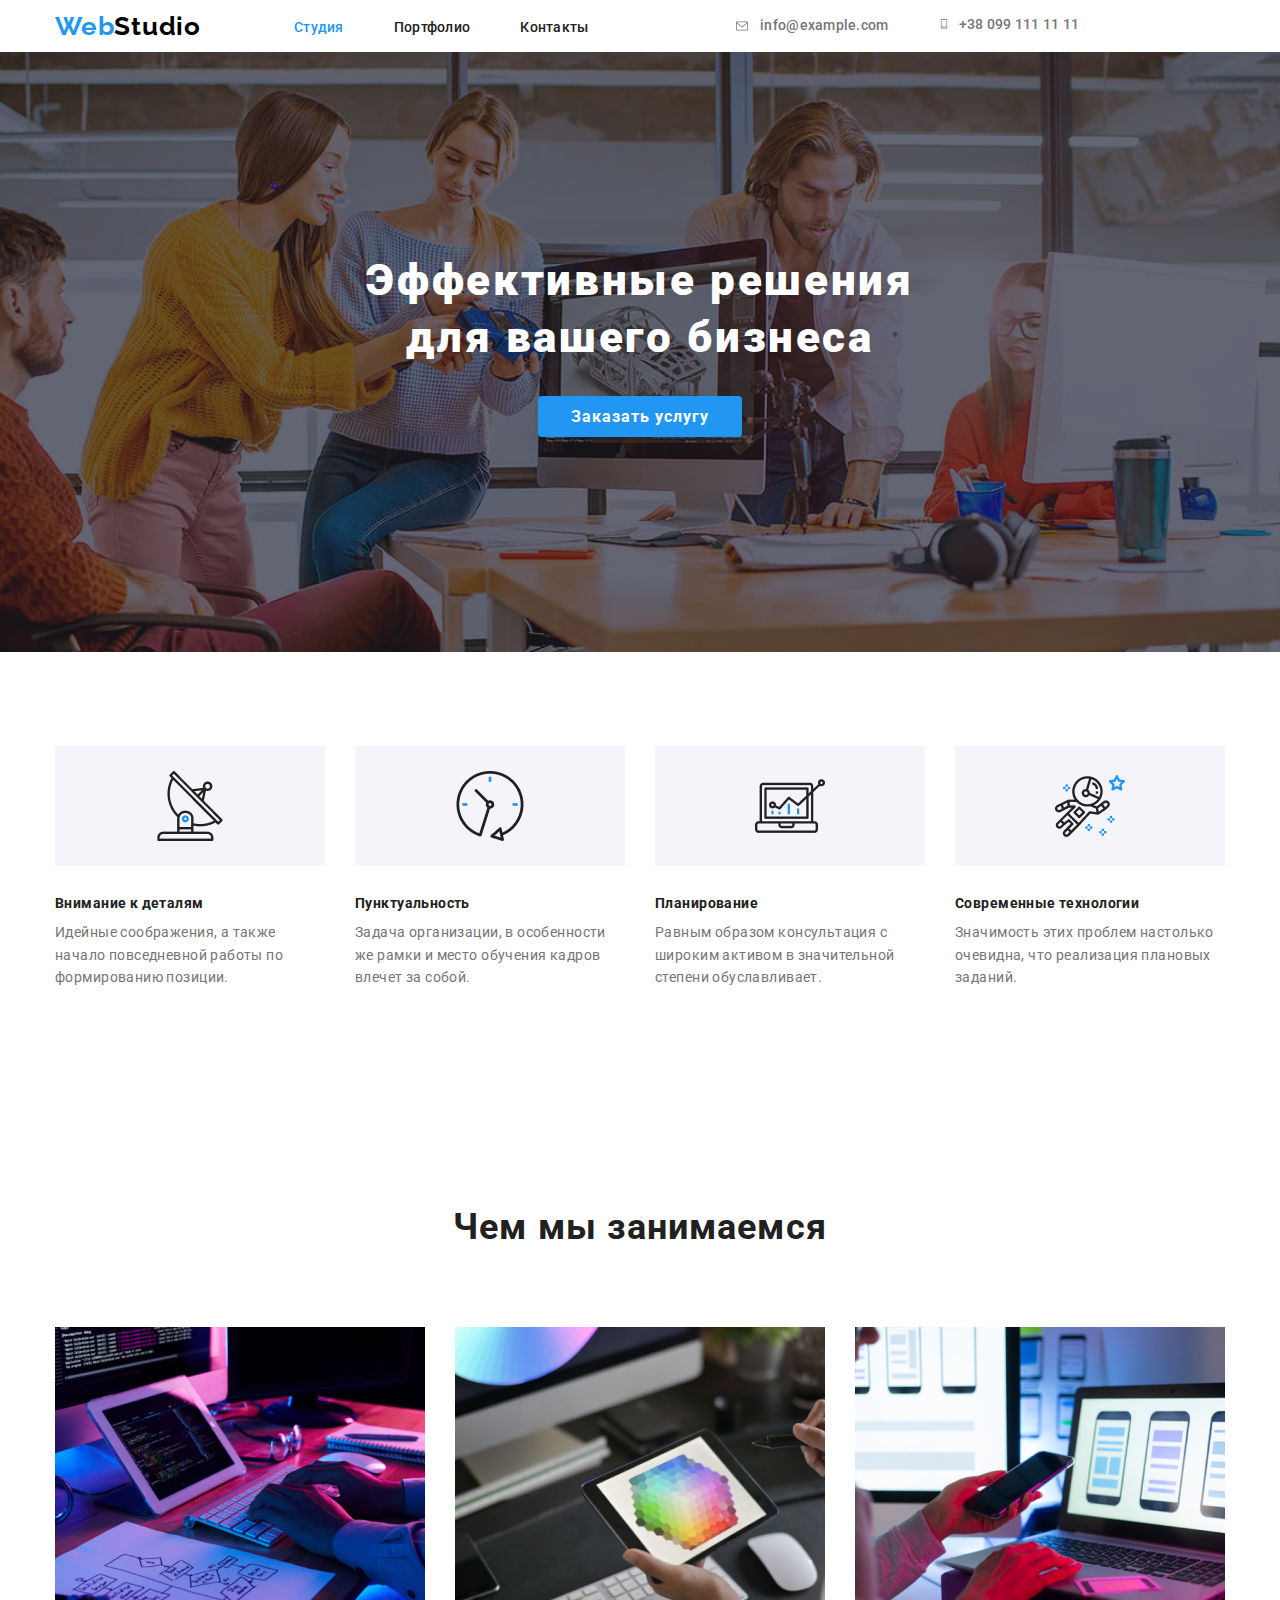
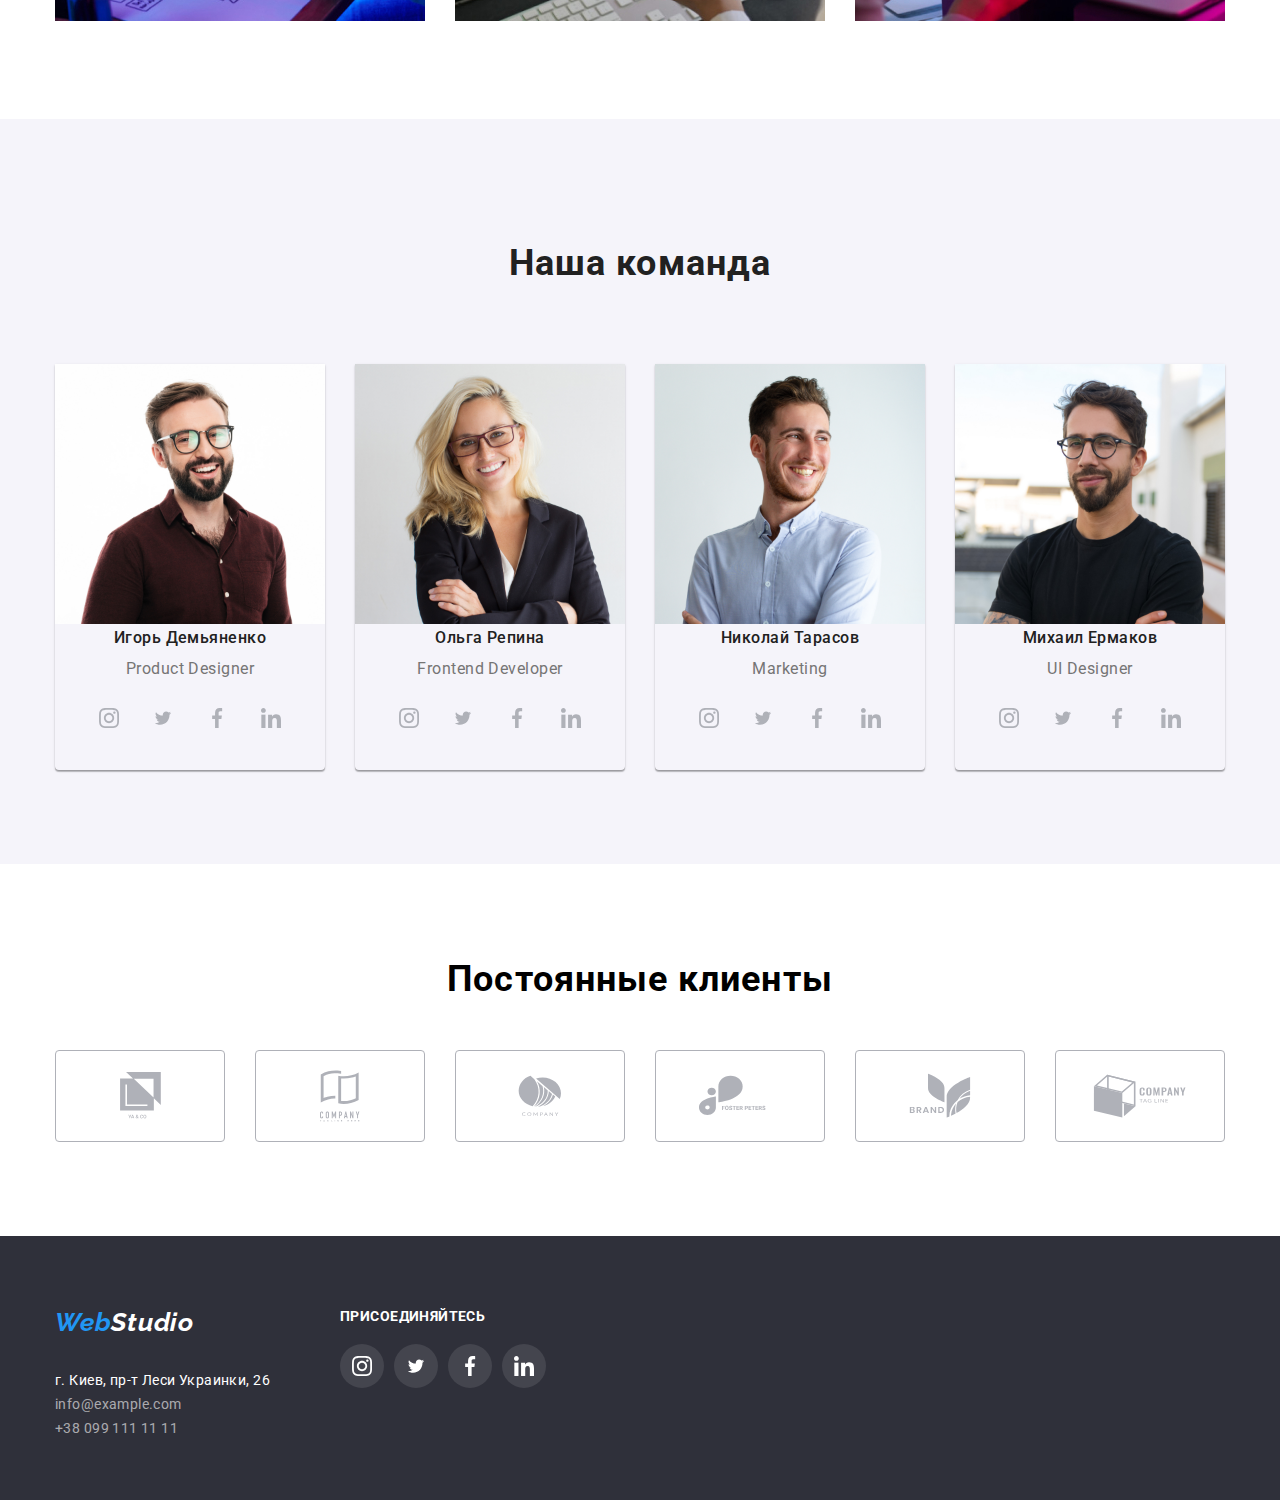
==== index.html @ 01df9fd9 "clone project#4" ====
<!DOCTYPE html>
<html lang="en">
<head>
  <meta charset="UTF-8">
  <meta http-equiv="X-UA-Compatible" content="IE=edge">
  <meta name="viewport" content="width=device-width, initial-scale=1.0">
  <title>Document</title>
  <link rel="preconnect" href="https://fonts.googleapis.com">
  <link rel="preconnect" href="https://fonts.gstatic.com" crossorigin>
  <link href="https://fonts.googleapis.com/css2?family=Raleway:wght@700&family=Roboto:wght@400;500;700;900&display=swap"
    rel="stylesheet">
    <link rel="stylesheet" href="https://yarnpkg.com/en/package/normalize.css">
  <link rel="stylesheet" href="./css/styles.css">
</head>
<body>
    <!-- open header -->
  <header>
     <div class="container-header"> 
      <nav class="nav-header">
        <a href="index.html" class="logo"><span class="logo-accent">Web</span>Studio</a>
        <ul class="site-nav list">
          <li class="item"><a href="./index.html" class="link current">Студия</a></li>
          <li class="item"><a href="./portfolio.html" class="link">Портфолио</a></li>
          <li class="item"><a href="#" class="link">Контакты</a></li>
        </ul>
        <ul class="site-cont list">
          <li class="item">
            <a href="mailto:info@example.com" class="link">
              <svg class="icon mail">
                <use href="./images/symbol-defs.svg#icon-mail"></use>
              </svg>info@example.com
            </a>
          </li>
          <li class="item">
            <a href="tel:+380991111111" class="link">
              <svg class="icon phone">
                <use href="./images/symbol-defs.svg#icon-phone"></use>
              </svg>+38 099 111 11 11
            </a>
          </li>
        </ul>
      </nav>
    </div>  
  </header>
   <!-- close header -->
   
   <!-- open main -->
   <main>
     <section class="hero">
       <div class="bg-hero">
         <h1 class="hero-title">Эффективные решения<br> для вашего бизнеса</h1>
         <button type="button" class="button order">Заказать услугу</button>
       </div>
     </section>
    <section class="section">
       <div class="container"> 
        <ul class="about-list list">
          <li class="item one">
            <h3 class="title">Внимание к деталям</h3>
            <p class="description">Идейные соображения, а также начало повседневной работы по формированию позиции.</p>
          </li>
          <li class="item two">
            <h3 class="title">Пунктуальность</h3>
            <p class="description">Задача организации, в особенности же рамки и место обучения кадров влечет за собой.</p>
          </li>
          <li class="item three">
            <h3 class="title">Планирование</h3>
            <p class="description">Равным образом консультация с широким активом в значительной степени обуславливает.</p>
          </li>
          <li class="item four">
            <h3 class="title">Современные технологии</h3>
            <p class="description">Значимость этих проблем настолько очевидна, что реализация плановых заданий.</p>
          </li>
          </ul>
        </div> 
        <div class="container"> 
          <h2 class="title-center">Чем мы занимаемся</h2>
          <ul class="work-list list">
            <li class="item"><a href="#"><img src="./images/img1.jpg" width="370" alt="desktop" class="link"></a></li>
            <li class="item"><a href="#"><img src="./images/img2.jpg" width="370" alt="smartphone" class="link"></a></li>
            <li class="item"><a href="#"><img src="./images/img3.jpg" width="370" alt="tablet" class="link"></a></li>
          </ul>
           </div> 
        </section>
        <section class="section-team">
          <div class="container"> 
            <h2 class="title-center">Наша команда</h2>
            <ul class="team list">
              <li class="item">            
                  <img src="./images/p1.jpg" width="270" alt="man1">
                  <h3 class="title">Игорь Демьяненко</h3>
                  <p class="description">Product Designer</p>
                  <ul class="list-icon">
                    <li class="icon">
                        <svg width="20" height="20">
                          <use href="./images/symbol-defs.svg#icon-instagram"></use>
                        </svg> 
                    </li>
                    <li class="icon">                    
                        <svg width="20" height="16.25">
                          <use href="./images/symbol-defs.svg#icon-twitter"></use>
                        </svg>                 
                    </li>
                    <li class="icon">                     
                        <svg width="20" height="20">
                          <use href="./images/symbol-defs.svg#icon-facebook"></use>
                        </svg>                  
                    </li>
                    <li class="icon">                    
                        <svg width="20" height="20">
                          <use href="./images/symbol-defs.svg#icon-linkedin"></use>
                        </svg>                     
                    </li>
                  </ul>                
              </li>
              <li class="item">                
                  <img src="./images/p2.jpg" width="270" alt="gerl">
                  <h3 class="title">Ольга Репина</h3>
                  <p class="description">Frontend Developer</p>
                  <ul class="list-icon">
                    <li class="icon">
                      <svg width="20" height="20">
                        <use href="./images/symbol-defs.svg#icon-instagram"></use>
                      </svg>
                    </li>
                    <li class="icon">
                      <svg width="20" height="16.25">
                        <use href="./images/symbol-defs.svg#icon-twitter"></use>
                      </svg>
                    </li>
                    <li class="icon">
                      <svg width="20" height="20">
                        <use href="./images/symbol-defs.svg#icon-facebook"></use>
                      </svg>
                    </li>
                    <li class="icon">
                      <svg width="20" height="20">
                        <use href="./images/symbol-defs.svg#icon-linkedin"></use>
                      </svg>
                    </li>
                  </ul>              
              </li>
              <li class="item">    
                  <img src="./images/p3.jpg" width="270" alt="man2">
                  <h3 class="title">Николай Тарасов</h3>
                  <p class="description">Marketing</p>
                <ul class="list-icon">
                  <li class="icon">
                    <svg width="20" height="20">
                      <use href="./images/symbol-defs.svg#icon-instagram"></use>
                    </svg>
                  </li>
                  <li class="icon">
                    <svg width="20" height="16.25">
                      <use href="./images/symbol-defs.svg#icon-twitter"></use>
                    </svg>
                  </li>
                  <li class="icon">
                    <svg width="20" height="20">
                      <use href="./images/symbol-defs.svg#icon-facebook"></use>
                    </svg>
                  </li>
                  <li class="icon">
                    <svg width="20" height="20">
                      <use href="./images/symbol-defs.svg#icon-linkedin"></use>
                    </svg>
                  </li>
                </ul>              
              </li>
              <li class="item">              
                  <img src="./images/p4.jpg" width="270" alt="man3">
                  <h3 class="title">Михаил Ермаков</h3>
                  <p class="description">UI Designer</p>
                  <ul class="list-icon">
                    <li class="icon">
                      <svg width="20" height="20">
                        <use href="./images/symbol-defs.svg#icon-instagram"></use>
                      </svg>
                    </li>
                    <li class="icon">
                      <svg width="20" height="16.25">
                        <use href="./images/symbol-defs.svg#icon-twitter"></use>
                      </svg>
                    </li>
                    <li class="icon">
                      <svg width="20" height="20">
                        <use href="./images/symbol-defs.svg#icon-facebook"></use>
                      </svg>
                    </li>
                    <li class="icon">
                      <svg width="20" height="20">
                        <use href="./images/symbol-defs.svg#icon-linkedin"></use>
                      </svg>
                    </li>
                  </ul>              
              </li>
            </ul>
          </div> 
        </section>
        <section>
          <div class="container">
            <h2 class="title-clients">Постоянные клиенты</h2>
            <ul class="list clients">
              <li class="item">
                <svg width="41" height="46.7">
                  <use href="./images/sprite.svg#icon-group"></use>
                </svg>
              </li>
              <li class="item">
                <svg width="40" height="52">
                  <use href="./images/sprite.svg#icon-group-1"></use>
                </svg>
              </li>
              <li class="item">
                <svg width="43.46" height="41.18">
                  <use href="./images/sprite.svg#icon-group-2"></use>
                </svg>
              </li>
              <li class="item">
                <svg width="84.44" height="40.62">
                  <use href="./images/sprite.svg#icon-group-3"></use>
                </svg>
              </li>
              <li class="item">
                <svg width="62.54" height="45.3">
                  <use href="./images/sprite.svg#icon-group-4"></use>
                </svg>
              </li>
              <li class="item">
                <svg width="93.79" height="43.93">
                  <use href="./images/sprite.svg#icon-group-5"></use>
                </svg>
              </li>
            </ul>
          </div>
        </section>
      </div> 
    </main>
   <!-- close main -->
  
   <!-- open footer -->
  <footer class="footer">
    <address>
      <div class="container adress"> 
        <div class="contact-footer">
          <a href="index.html" class="logo-footer"><span class="logo-web">Web</span>Studio</a>
          <ul class="list">
            <li>г. Киев, пр-т Леси Украинки, 26</li>
            <li><a href="mailto:info@example.com" class="link">info@example.com</a></li>
            <li><a href="tel:+380991111111" class="link">+38 099 111 11 11</a></li>
          </ul>
        </div>
        <div clas="social-footer">
          <div class="join">Присоединяйтесь</div>
          <ul class="list-icon social">
            <li class="icon">
              <svg width="20" height="20">
                <use href="./images/symbol-defs.svg#icon-instagram"></use>
              </svg>
            </li>
            <li class="icon">
              <svg width="20" height="16.25">
                <use href="./images/symbol-defs.svg#icon-twitter"></use>
              </svg>
            </li>
            <li class="icon">
              <svg width="20" height="20">
                <use href="./images/symbol-defs.svg#icon-facebook"></use>
              </svg>
            </li>
            <li class="icon">
              <svg width="20" height="20">
                <use href="./images/symbol-defs.svg#icon-linkedin"></use>
              </svg>
            </li>
          </ul>
        </div>
    </div> 
    </address>
  </footer>
   <!-- close footer -->
</body>
</html>
---- css/styles.css ----
/*цвет основного текста #212121 
вторичный цвет #757575
белый #FFFFFF
акцент #2196F3
цвет адресса футер почта, телефон color: rgba(255, 255, 255, 0.6);
лого хадр #2196F3 #000000
лого футер #2196F3  #000000
*/

/* цвет фона
основной #E5E5E5
вторичный #F5F4FA
*/



html{
    box-sizing: border-box;
}

*,
*::before,
*::after{
    box-sizing: inherit;
}

:root{
    --primary-text-color:#212121;
    --second-text-color:#757575;
    --accent-color:#2196F3;
    --white:#ffffff;
    --primary-button-color:#212121;
    --bg-primary-color:#F5F4FA;
    --secondary-color:#FFFFFF;
    --bg-secondary-color:#2196F3;
    --bg-buttom-color:#2196F3;
    --logo-color:#2196F3;
    --logo-total-color:#000000;
    --border-work:#EEEEEE;
    --border-header:#ECECEC;
    --bg-hero:#c4c4c4;
    --color-icon:#afb1b8;
}


body{
    background-color:var(--white);
    font-family: Roboto, sans-serif;
    margin: 0 auto;
}
.list{
    list-style: none;
    padding: 0;
    margin: 0;
}

.link{
    text-decoration: none;
}

.header{
    border-bottom:1px solid var(--border-header);
}

/* logo */

.logo{
    color: var(--logo-total-color);
    font-family: Raleway, sans-serif;
    letter-spacing: 0.03em;
    font-weight: 700;
    font-size: 26px;
    line-height: 2;
    text-decoration: none;
}

.logo .logo-accent{
    color:var(--logo-color);
}

/* навигация начало */

.site-nav{
    display: flex;
    margin-left: 93px;
}

.site-nav .item:not(:last-child){
    margin-right: 50px;
}


.site-nav .link{
    padding-top: 32px;
    padding-bottom: 32px;
    color: var(--primary-text-color) ;
    letter-spacing: 0.02em;
    font-weight: 500;
    font-size: 14px;
    line-height: 1.06;
    
}
.site-nav .link:hover, 
.site-nav .link:focus{
    color:var(--accent-color);
}

.site-cont{
    display: flex;
    list-style: none;
    margin: 0 auto;
    align-items: center;

}

.site-cont .item +.item{
    margin-left: 50px;
}

.site-cont .link{
    display: inline-flex;
    color: var(--second-text-color);
    font-weight: 500;
    font-size: 14px;
    line-height: 1.06;
    letter-spacing: 0.02em;
    align-items: center;
}

.site-cont .link:hover,
.site-cont .link:focus{
    color: var(--accent-color);
}

.site-cont .icon{
    margin-right: 10px;
 
}

.site-cont .mail{
    width: 16px;
    height: 12px;
    fill: currentColor;
    margin-right: 10px;
}
.site-cont .phone {
    width: 10px;
    height: 16px;
    fill:currentColor;
}


.nav-header{
    display: flex;
    align-items: center;
}


}

/* навигация конец */

/* button open */

.button{
    cursor: pointer;
    border-radius: 4px;
    padding: 6px 22px;
    display: inline-block;
    border:1px solid transparent ;
}

.button.order{
    font-family: -apple-system, BlinkMacSystemFont, 'Segoe UI', 
    Roboto, Oxygen, Ubuntu, Cantarell, 'Open Sans', 
    'Helvetica Neue', sans-serif;
    font-size: 16px;
    font-weight: 700;
    letter-spacing: 0.06em;
    background-color: var(--accent-color);
    color:var(--white);
    padding: 10px 32px;
    min-width: 200px;
    cursor: pointer;
    box-shadow: 0px 4px 4px rgba(0, 0, 0, 0.15);
    border-radius: 4px;
    border: 1px solid transparent;
}

.button.secondary {
    color: var(--secondary-color);
    background-color: var(--bg-secondary-color);
}

.button.primary {
    color: var(--primary-button-color);
    background-color: var(--bg-primary-color);
}

.link.current {
    color: var(--accent-color);
}

/* button close */

/* section hero open */ 

.bg-hero{
    text-align: center;
    height: 600px;
    background-color: var(--bg-hero);
    background-image:linear-gradient(to right,
     rgba(47, 48, 58, 0.4),
     rgba(47, 48, 58, 0.4)),
     url(../images/hero.jpg);
    background-repeat: no-repeat;
    background-position: center;
    background-size: cover;
    margin: 0 auto;
    padding-top: 200px;
}

.hero{
    text-align: center;
}

.hero-title{
    letter-spacing: 0.06em;
    font-weight: 900;
    font-size: 44px;
    line-height: 1.3;
    margin-top: 0;
    margin-bottom: 30px;
    color: var(--secondary-color);
}

/* section hero close */

/* section */


/* about-list section */

.about-list{
    display: flex;
    list-style: none;
}

.about-list .title{
    margin: 0;
    margin-bottom: 30px;
}

.about-list .item{
    width: 270px;
}

.about-list .item::before {
    display: flex;
    content: "";
    height: 120px;
    background-color: var(--bg-primary-color);
    background-repeat: no-repeat;
    background-position: center;
    margin-bottom: 30px;
}

.about-list .one::before {
    background-image: url(../images/Group.png);
}

.about-list .two::before {
    background-image: url(../images/clock\ 1.png);
}

.about-list .three::before {
    background-image: url(../images/diagram\ 1.png);
}

.about-list .four::before {
    background-image: url(../images/astronaut\ 1.png);
}

.about-list .item +.item{
    margin-left: 30px;
}

.about-list .title{
    color:var(--primary-text-color);
    font-size: 14px;
    line-height: 1.1;
    letter-spacing: 0.03em;
    font-weight: 700;
    margin: 0%;
    margin-bottom: 10px;
}

.about-list .description {
    color: var(--second-text-color);
    font-size: 14px;
    line-height: 1.6;
    letter-spacing: 0.03em;
    margin: 0;
}

.title-center{
    color:var(--primary-text-color);
    font-size: 36px;
    line-height: 2.8;
    text-align: center;
    letter-spacing: 0.03em;
    font-weight: 700;
    margin-bottom: 50px;
    margin-top: 0;
}

.work-list{
    display: flex;
    list-style: none;
}
.work-list .item:not(:last-child){
    margin-right: 30px;
}




/* section our team */

.list-icon{
    width: 206px;
    height: 44px;
    display: flex;
    padding: 0;
    list-style: none;
    justify-content: space-between;
    margin: 0 auto;
    align-items: center;
    margin-top: 16px;
    fill: var(--color-icon);
}

.list-icon .icon{
    width: 44px;
    height: 44px;
    display: inline-flex;
    justify-content: center;
    align-items: center;
    color: currentColor;
}


.list-icon .icon:hover,
.list-icon .icon:focus{
    background-color: var(--accent-color);
    border-radius: 50%;
    fill: var(--white);
}

.team{
    display: flex;
    list-style: none;
}
.team .item:not(:last-child){
    margin-right: 30px;
}

.team .item{
    text-align: center;
    box-shadow: 0px 1px 3px rgba(0, 0, 0, 0.12),
     0px 1px 1px rgba(0, 0, 0, 0.14), 
     0px 2px 1px rgba(0, 0, 0, 0.2);
    border-radius: 0px 0px 4px 4px;
    padding-bottom: 30px;
    
}

.team .title{
        color: var(--primary-text-color);
        font-weight: 500;
        font-size: 16px;
        line-height: 1.3;
        /* identical to box height */
        letter-spacing: 0.03em;
        margin: 0 0 10px;
        padding: 0;
}

.team .description{
    font-size: 16px;
    line-height: 1.3;
    /* identical to box height */
    letter-spacing: 0.03em;
    color: var(--second-text-color);
    margin: 0;
    padding: 0;
}




/* section our comand end */


/* page portfolio */
/* open filter button */

.filter{
    display: flex;
    justify-content: center;
    list-style: none;
    margin-bottom: 50px;
}


.filter .button{
    color: var(--primary-text-color);
    background-color:var(--bg-primary-color);
    letter-spacing: 0.03em;
    font-weight: 500;
    font-size: 16px;
    line-height: 1.73;
    padding: 6px 22px;
    border-radius: 4px;
    border: 1px solid transparent;
    cursor: pointer;
}

.filter .item +.item{
    margin-left: 8px;
}

.filter .button:hover,
.filter .button:focus{
    color: var(--white);
    background-color: var(--bg-secondary-color);
}

/* filter button end */

/* open work filter */

.work-filter{
    display: flex;
    flex-wrap: wrap;
    list-style: none;
}



.work-filter .td{
    padding: 20px 24px;
    border-bottom: 1px solid var(--border-work);
    border-right: 1px solid var(--border-work);
    border-left: 1px solid  var(--border-work);
  
}

.work-filter .link{
    width: 370px;
    margin-right: 30px;
    margin-bottom: 30px;
    text-align: left;
    
}
.work-filter .link:hover,
.work-filter .link:focus{
    box-shadow: 0px 1px 1px rgba(0, 0, 0, 0.12),
    0px 4px 4px rgba(0, 0, 0, 0.06),
    1px 4px 6px rgba(0, 0, 0, 0.16);
}

.work-filter .link:nth-child(3n){
    margin-right:0;
}

.work-filter .link:nth-last-child(-n+3){
    margin-bottom: 0;
}

.work-filter .title {
    padding: 0;
    margin: 0 0 4px 0;
    /* margin: 20px 24px 4px 24px; */
    font-weight: 700;
    letter-spacing: 0.06em;
    color: var(--primary-text-color);
    font-size: 18px;
    line-height: 2.4;
   
}

.work-filter .desription {
    /* margin: 0 24px 20px 24px; */
    margin: 0;
    padding: 0;
    letter-spacing: 0.03em;
    color: var(--second-text-color);
    font-size: 16px;
    line-height: 2;
}

/* header open */

 .container-header{ 
    width: 1200px;
    margin: 0 auto;
    padding-left: 15px;
    padding-right: 15px;

}
 
.container{
    width: 1200px;
    margin: 0 auto;
    padding-top: 94px;
    padding-bottom: 94px;
    padding-left: 15px;
    padding-right: 15px;
  

}

.section-team{
    background-color: var(--bg-primary-color);
}



/* clients */

.clients {
    display: flex;
    justify-content: space-between;

}

.title-clients{
    font-family: 'Roboto';
    font-style: normal;
    font-weight: 700;
    font-size: 36px;
    line-height: 42px;
    text-align: center;
    letter-spacing: 0.03em;
    text-align: center;
    margin: 0;
    padding: 0;
    margin-bottom: 50px;
}
   .clients .item{
    width: 170px;
    height: 92px;
    display: inline-flex;
    align-items: center;
    justify-content: center;
    border: 1px solid var(--color-icon);
    border-radius: 4px;
    fill: var(--color-icon);  
}

.clients .item:hover{
    fill: var(--accent-color);
    border: 1px solid var(--accent-color);

}

.footer{
   background-color: #2F303A;
   color: var();
    
}

.adress{
    display: flex;
    padding: 60px 15px;
}

.contact-footer{
    margin-right: 70px;
}

.contact-footer .link{
    font-family: 'Roboto';
        font-style: normal;
        font-weight: 400;
        font-size: 14px;
        line-height: 24px;
        /* or 171% */
        letter-spacing: 0.03em;
        color: rgba(255, 255, 255, 0.6);
}

.contact-footer li{
    font-family: 'Roboto';
        font-style: normal;
        font-weight: 400;
        font-size: 14px;
        line-height: 24px;
        /* or 171% */
        letter-spacing: 0.03em;
        color: #FFFFFF;
}

.logo-footer{
    display: inline-block;
    color: var(--white);
    font-family: 'Raleway', 'sans-serif';
    letter-spacing: 0.03em;
    font-weight: 700;
    font-size: 26px;
    line-height: 2;
    text-decoration: none;
    margin-bottom: 20px;
}

.logo-footer .logo-web{
   color: var(--accent-color);
}

.join{
    font-family: 'Roboto';
        font-style: normal;
        font-weight: 700;
        font-size: 14px;
        line-height: 16px;
        letter-spacing: 0.03em;
        text-transform: uppercase;
        margin-top: 12px;
        color: #FFFFFF;
}


.social { 
    margin-top: 20px;
    fill:var(--white);
}

.social .icon {
    color: currentColor;
    background: rgba(255, 255, 255, 0.1);
    border-radius: 50%;
}


.list-icon .icon:hover,
.list-icon .icon:focus {
    background-color: var(--accent-color);
    border-radius: 50%;
    fill: var(--white);
}
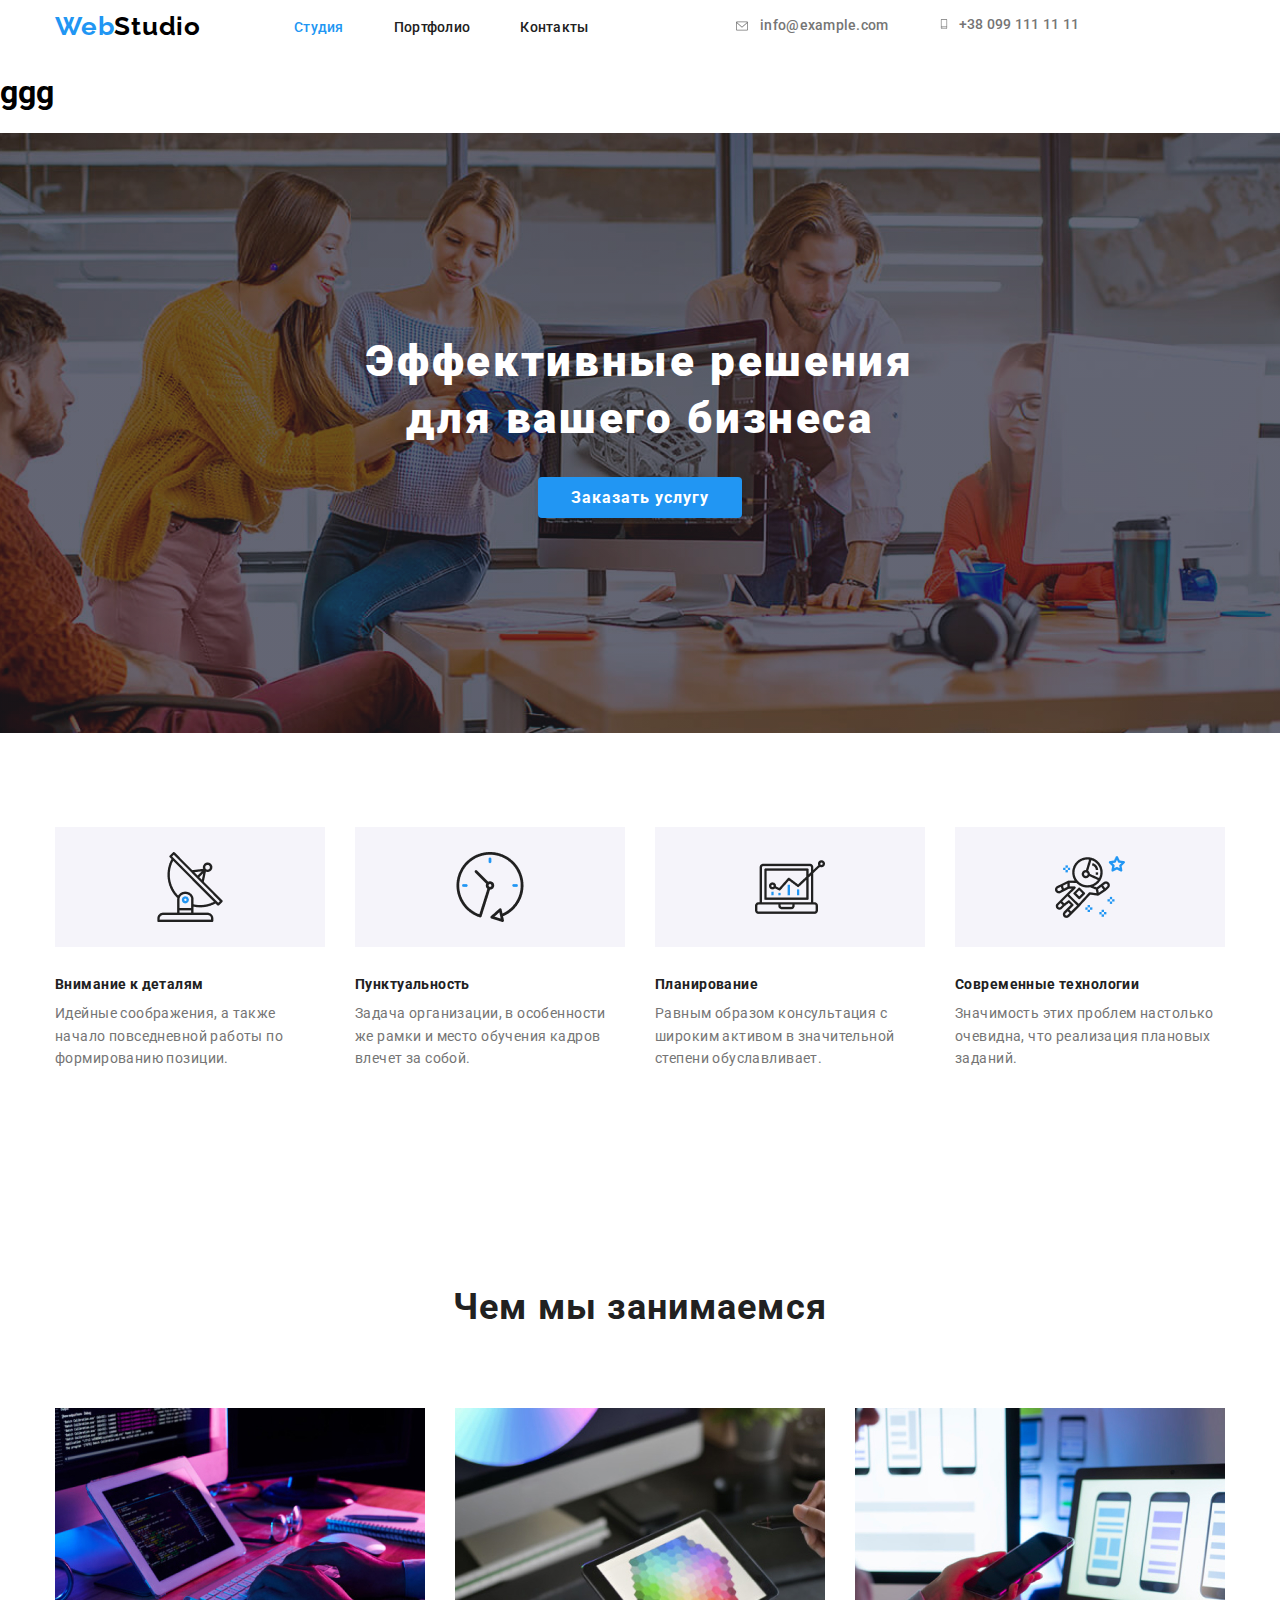
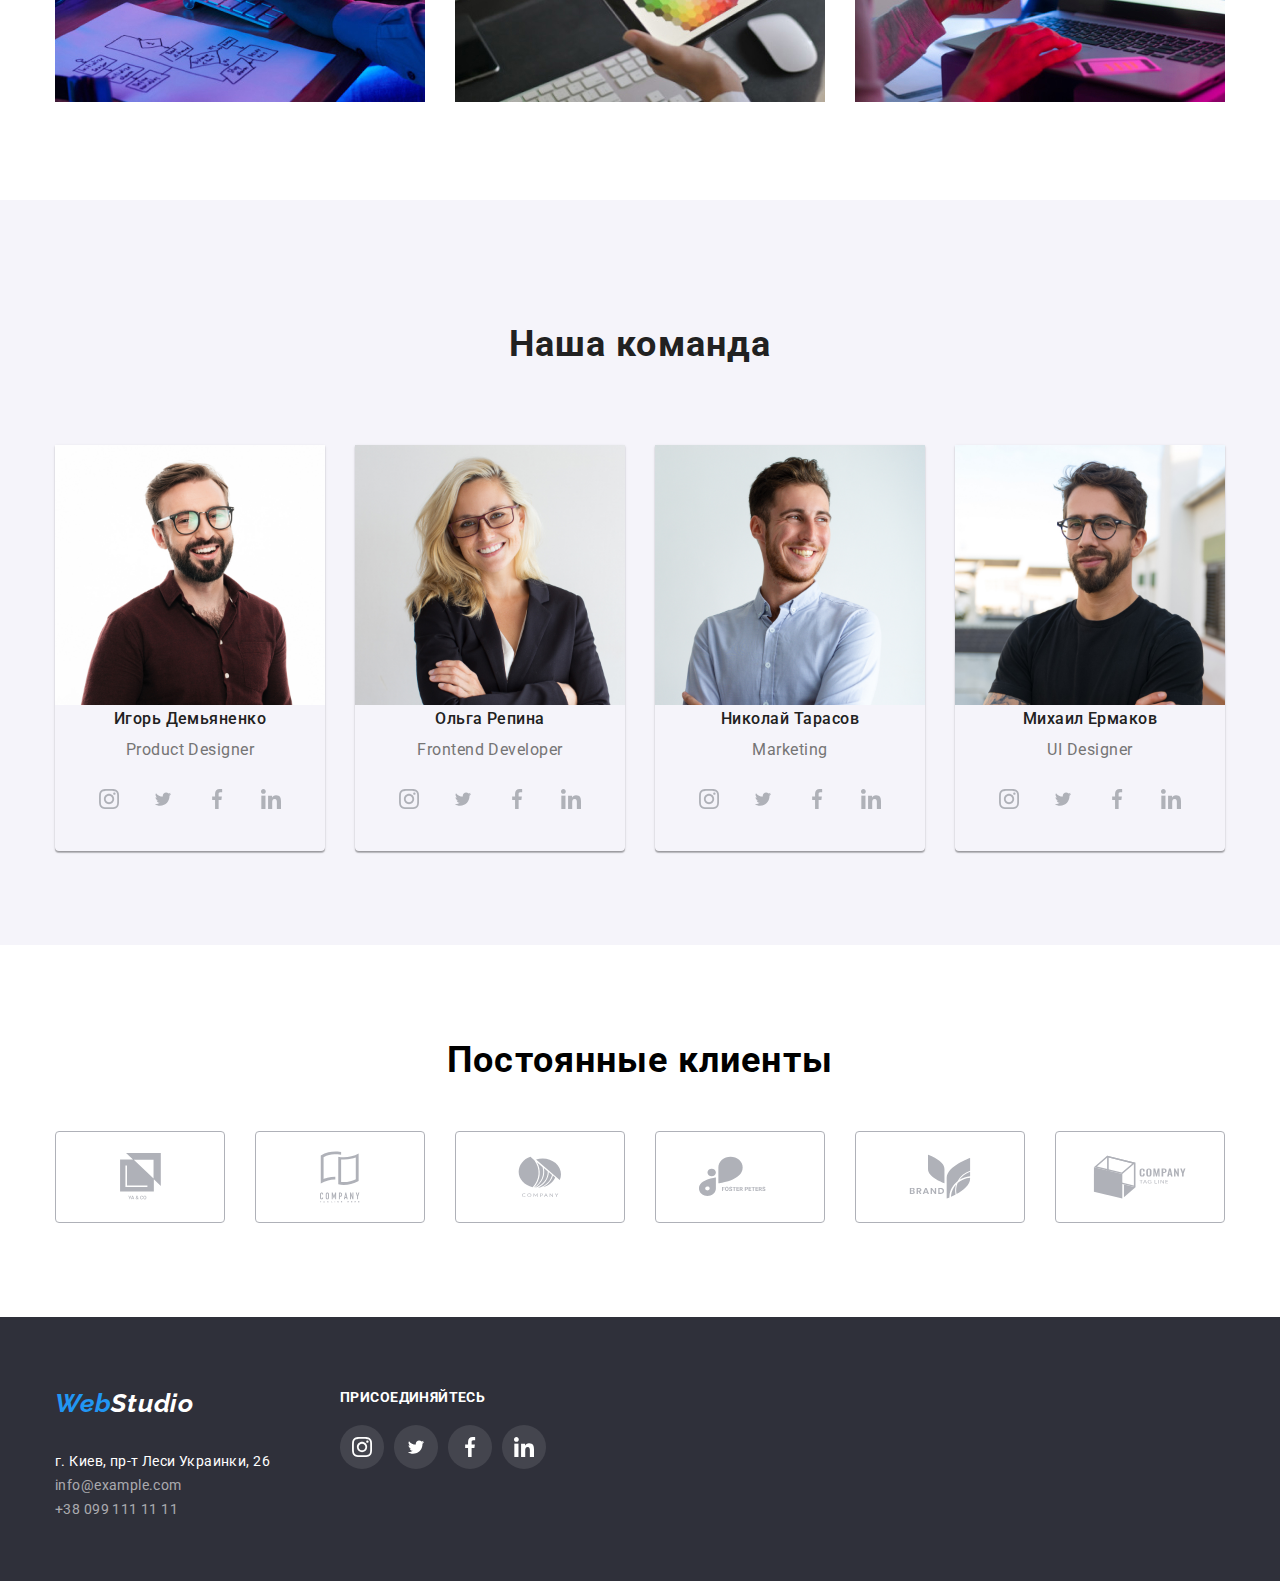
==== commit 001b62bf: "new banch" ====
--- a/index.html
+++ b/index.html
@@ -43,7 +43,7 @@
     </div>  
   </header>
    <!-- close header -->
-   
+   <h1>ggg</h1>
    <!-- open main -->
    <main>
      <section class="hero">
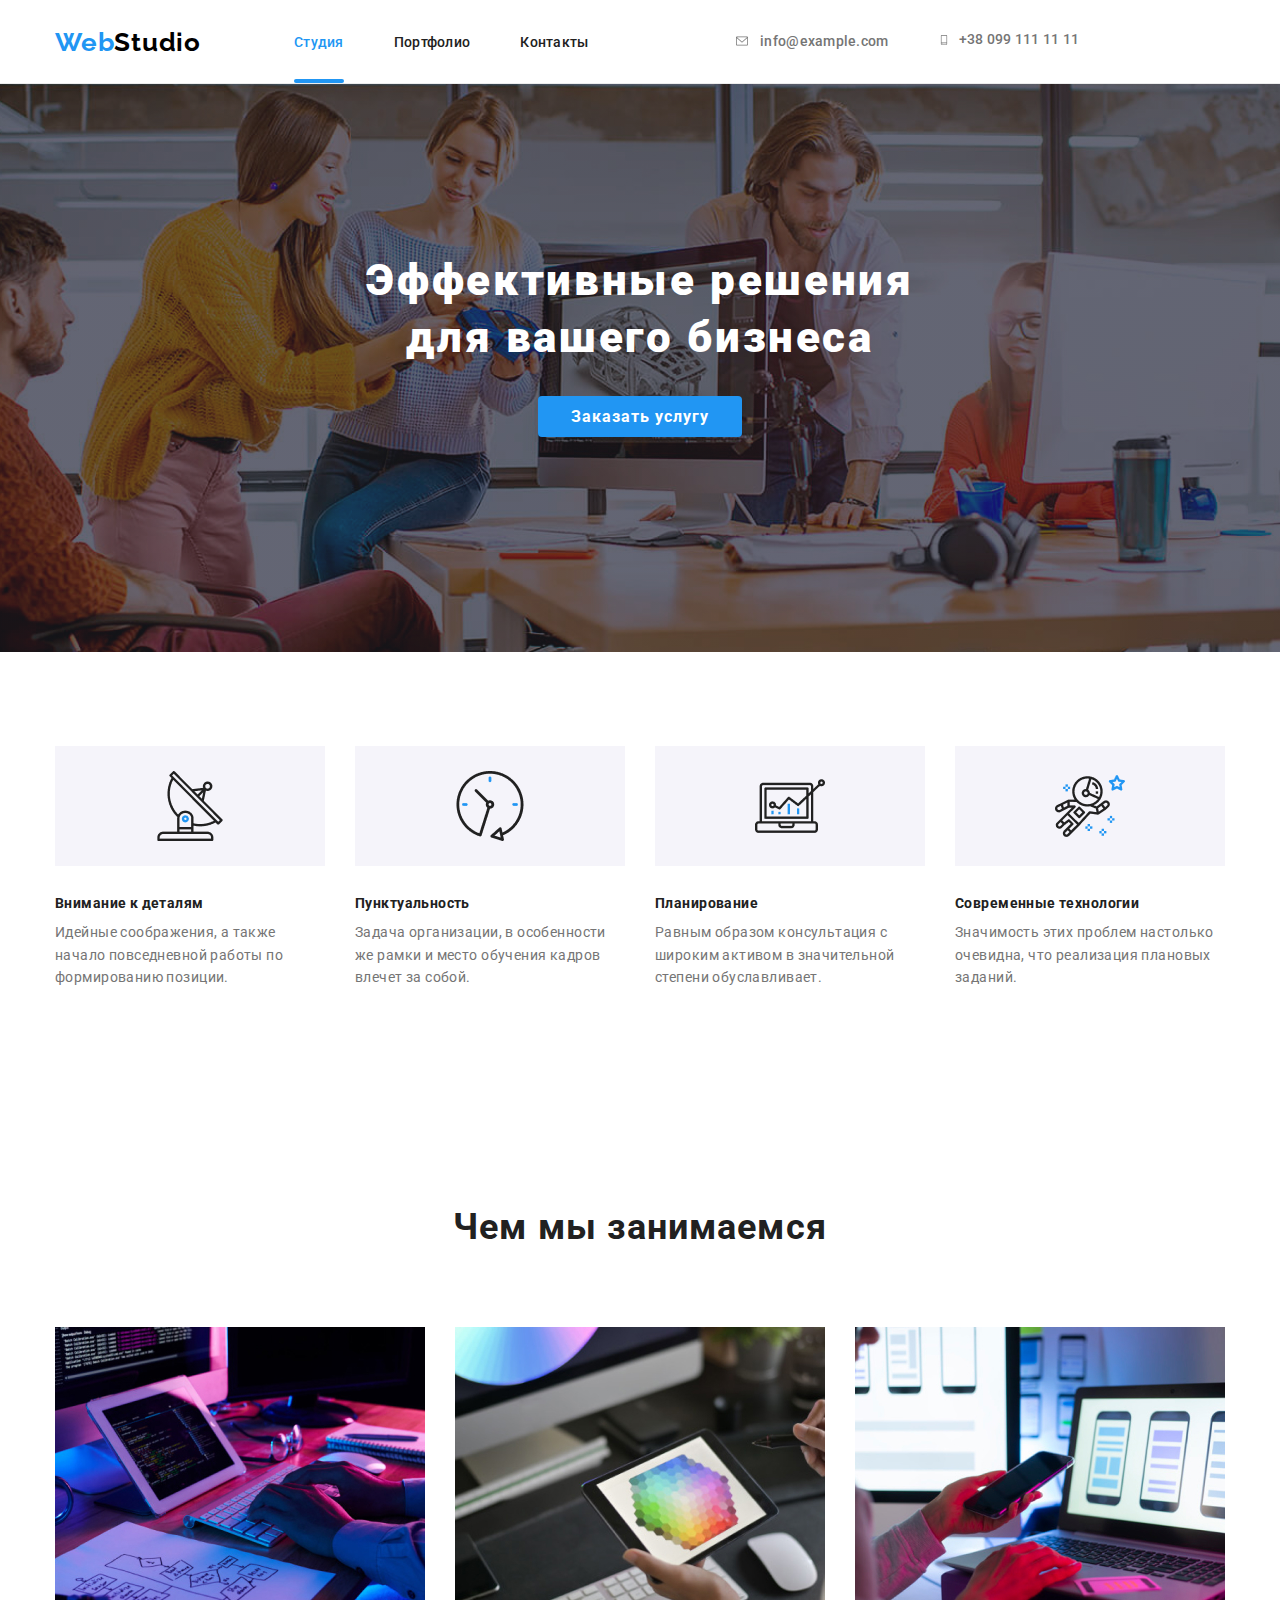
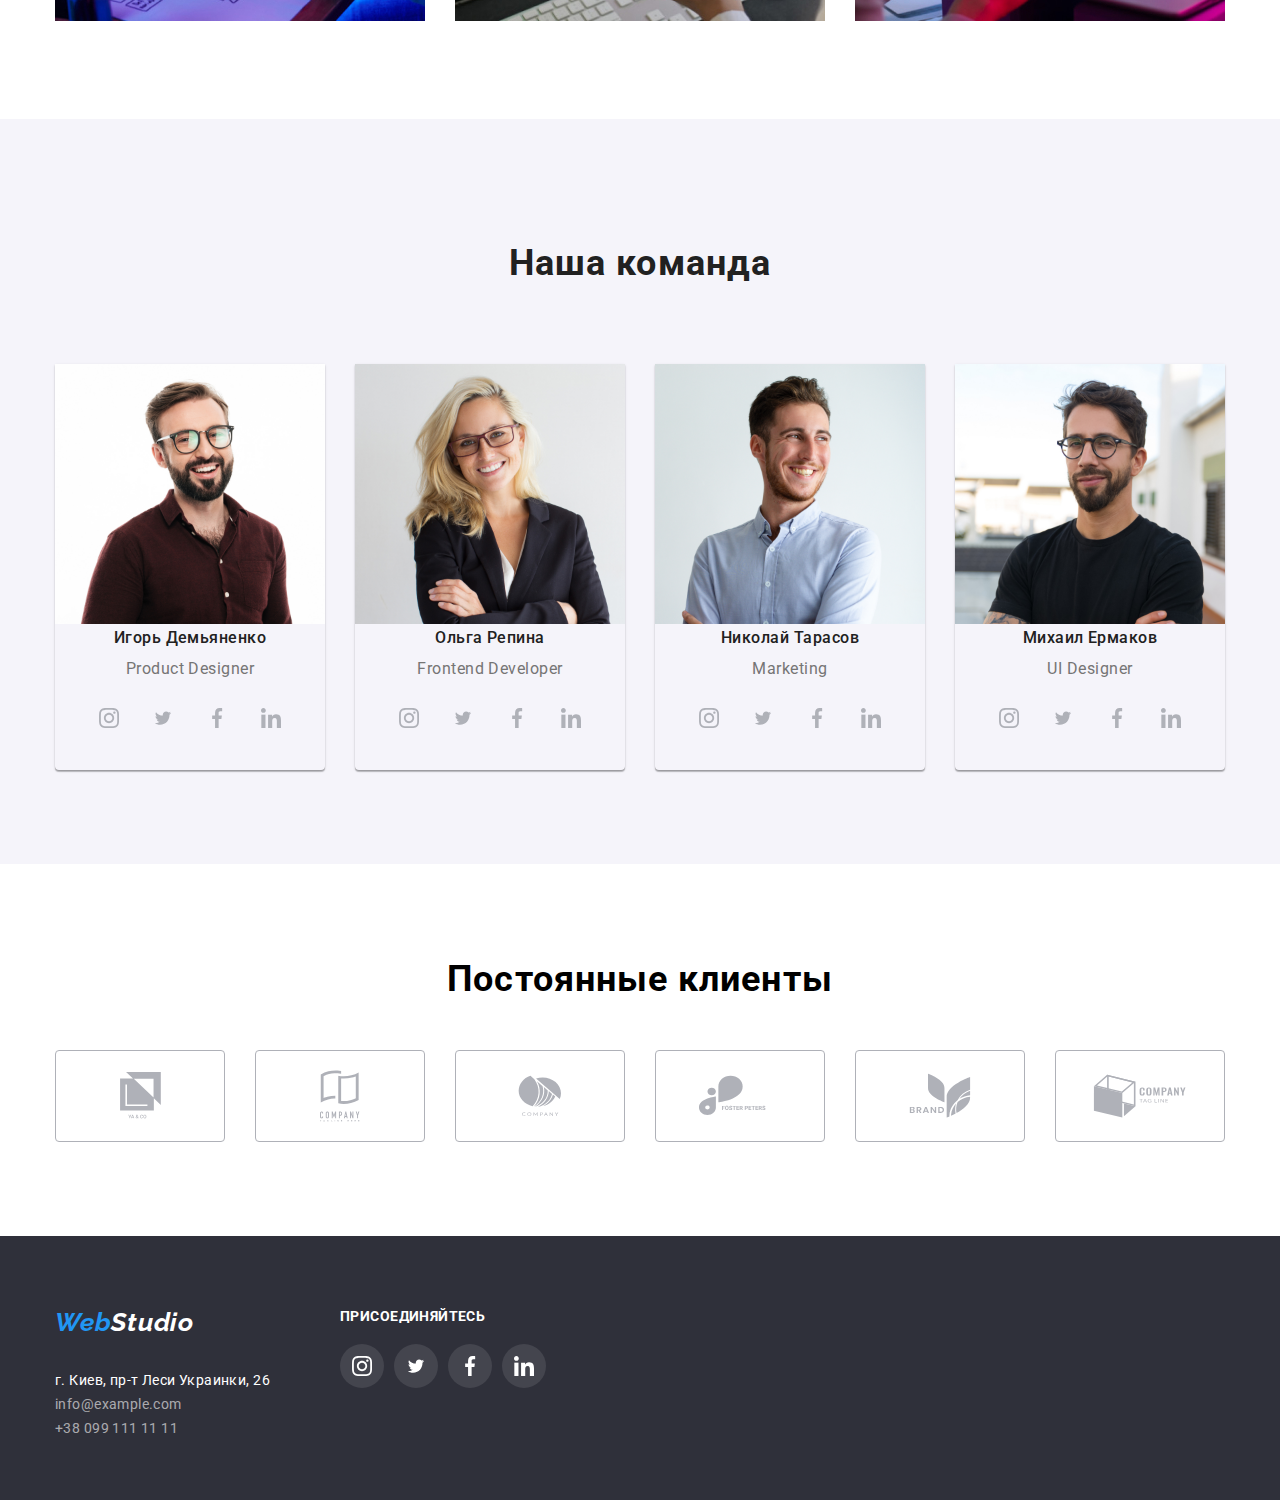
==== commit 4a6d9f0b: "transition and animate" ====
--- a/index.html
+++ b/index.html
@@ -14,7 +14,7 @@
 </head>
 <body>
     <!-- open header -->
-  <header>
+  <header class="header">
      <div class="container-header"> 
       <nav class="nav-header">
         <a href="index.html" class="logo"><span class="logo-accent">Web</span>Studio</a>
@@ -43,13 +43,17 @@
     </div>  
   </header>
    <!-- close header -->
-   <h1>ggg</h1>
    <!-- open main -->
    <main>
      <section class="hero">
        <div class="bg-hero">
          <h1 class="hero-title">Эффективные решения<br> для вашего бизнеса</h1>
-         <button type="button" class="button order">Заказать услугу</button>
+         <button type="button" class="button order" data-modal-open>Заказать услугу</button>
+         <div class="bgdrop is-hidden" data-modal>
+           <div class="modal">
+             <button class="close" data-modal-close></button>
+           </div>
+         </div>
        </div>
      </section>
     <section class="section">
@@ -76,9 +80,15 @@
         <div class="container"> 
           <h2 class="title-center">Чем мы занимаемся</h2>
           <ul class="work-list list">
-            <li class="item"><a href="#"><img src="./images/img1.jpg" width="370" alt="desktop" class="link"></a></li>
-            <li class="item"><a href="#"><img src="./images/img2.jpg" width="370" alt="smartphone" class="link"></a></li>
-            <li class="item"><a href="#"><img src="./images/img3.jpg" width="370" alt="tablet" class="link"></a></li>
+            <li class="item"><a href="#"><img src="./images/img1.jpg" width="370" alt="desktop" class="link"></a>
+              <h3 class="title">Десктопные приложения</h3>
+            </li>
+            <li class="item"><a href="#"><img src="./images/img2.jpg" width="370" alt="smartphone" class="link"></a>
+              <h3 class="title">Мобильные приложения</h3> 
+            </li>
+            <li class="item"><a href="#"><img src="./images/img3.jpg" width="370" alt="tablet" class="link"></a>
+               <h3 class="title">Дизайнерские решения</h3> 
+            </li>
           </ul>
            </div> 
         </section>
@@ -279,5 +289,6 @@
     </address>
   </footer>
    <!-- close footer -->
+  <script src="./js/modal.js"></script>
 </body>
 </html>--- a/css/styles.css
+++ b/css/styles.css
@@ -47,11 +47,23 @@
     background-color:var(--white);
     font-family: Roboto, sans-serif;
     margin: 0 auto;
+    padding-top: 52px;
+    position: relative;
 }
 .list{
     list-style: none;
     padding: 0;
     margin: 0;
+}
+
+.header {
+    position: fixed;
+    width: 100%;
+    background-color: var(--white);
+    top:0;
+    left: 0;
+    z-index: 2;
+
 }
 
 .link{
@@ -103,6 +115,23 @@
 .site-nav .link:hover, 
 .site-nav .link:focus{
     color:var(--accent-color);
+}
+
+.site-nav .item{
+    position: relative;
+    
+    padding: 32px 0;
+}
+
+.site-nav .current::after{
+    position: absolute;
+    content: "";
+    width: 100%;
+    height: 4px;
+    background-color: var(--accent-color);
+    border-radius: 2px;
+    bottom: 0;
+    left: 0;
 }
 
 .site-cont{
@@ -222,6 +251,7 @@
 
 .hero{
     text-align: center;
+   
 }
 
 .hero-title{
@@ -234,6 +264,55 @@
     color: var(--secondary-color);
 }
 
+.bgdrop{
+    position: absolute;
+    width: 100%;
+    height: 100%;
+    margin: 0;
+    padding: 0;
+    background-color: rgba(0, 0, 0, 0.2);
+    top:0;
+    left: 0;
+    opacity: 1;
+    transition: opacity 250ms cubic-bezier(0.4, 0, 0.2, 1);
+  
+}
+
+.bgdrop.is-hidden .modal{
+    transform:translate(-50%, 0) scale(1.1);
+}
+
+.modal{
+    width: 528px;
+    height: 581px;
+    background-color: var(--white);
+    position: absolute;
+    top: 221px;
+    left:50%;
+    transform:translate(-50%, 0) scale(1);
+    transition: transform 250ms cubic-bezier(0.4, 0, 0.2, 1);
+}
+.modal .close{
+    position: absolute;
+    background-position: center;
+    background-image: url(..//images/Vector.svg);
+    background-color: var(--white);
+    background-repeat: no-repeat;
+    /* border: 1px solid rgba(0, 0, 0, 0.1); */
+    border-radius: 50%;
+    width: 30px;
+    height: 30px;
+    cursor: pointer;
+    right: 8px;
+    top:8px;
+   
+  
+}
+
+.bgdrop.is-hidden {
+    opacity: 0;
+    pointer-events: none;
+}
 /* section hero close */
 
 /* section */
@@ -317,11 +396,39 @@
 .work-list{
     display: flex;
     list-style: none;
+   
 }
 .work-list .item:not(:last-child){
     margin-right: 30px;
 }
 
+.work-list .item{
+    position: relative;
+}
+
+.work-list .title{
+    margin: 0;
+    font-family: 'Roboto';
+    color: var(--white); 
+    font-weight: 700;
+    font-size: 14px;
+    line-height: 1;
+    text-align: center;
+    letter-spacing: 0.03em;
+    text-transform: uppercase;
+    position: absolute;
+    width: 100%;
+    padding:27px 0;
+    background: rgba(47, 48, 58, 0.8);
+    left: 0;
+    bottom: 1%;
+    opacity: 0;
+    transition: opacity 250ms cubic-bezier(0.4, 0, 0.2, 1);
+}
+
+.work-list .item:hover .title{
+    opacity: 1;
+}
 
 
 
@@ -445,6 +552,33 @@
     flex-wrap: wrap;
     list-style: none;
 }
+.work-overlay{
+    position: relative;
+    overflow: hidden;
+}
+.overlay{
+    color: var(--white);
+    font-family: 'Roboto';
+    font-weight: 400;
+    font-size: 18px;
+    line-height: 156%;
+        /* or 156% */ 
+    letter-spacing: 0.03em;
+    margin: 0;
+    position: absolute;
+    width: 100%;
+    height: 100%;
+    padding:63px 24px;
+    background-color: rgba(33, 150, 243, 0.9);
+    left: 0;
+    top:0;
+    transform: translateY(100%);
+    transition: transform 250ms cubic-bezier(0.4, 0, 0.2, 1);
+}
+
+.link:hover .overlay{
+    transform: translateY(0);  
+}
 
 
 
@@ -460,9 +594,9 @@
     width: 370px;
     margin-right: 30px;
     margin-bottom: 30px;
-    text-align: left;
-    
-}
+    text-align: left;  
+}
+
 .work-filter .link:hover,
 .work-filter .link:focus{
     box-shadow: 0px 1px 1px rgba(0, 0, 0, 0.12),
@@ -507,6 +641,7 @@
     margin: 0 auto;
     padding-left: 15px;
     padding-right: 15px;
+   
 
 }
  
@@ -652,3 +787,4 @@
 
 
 
+
